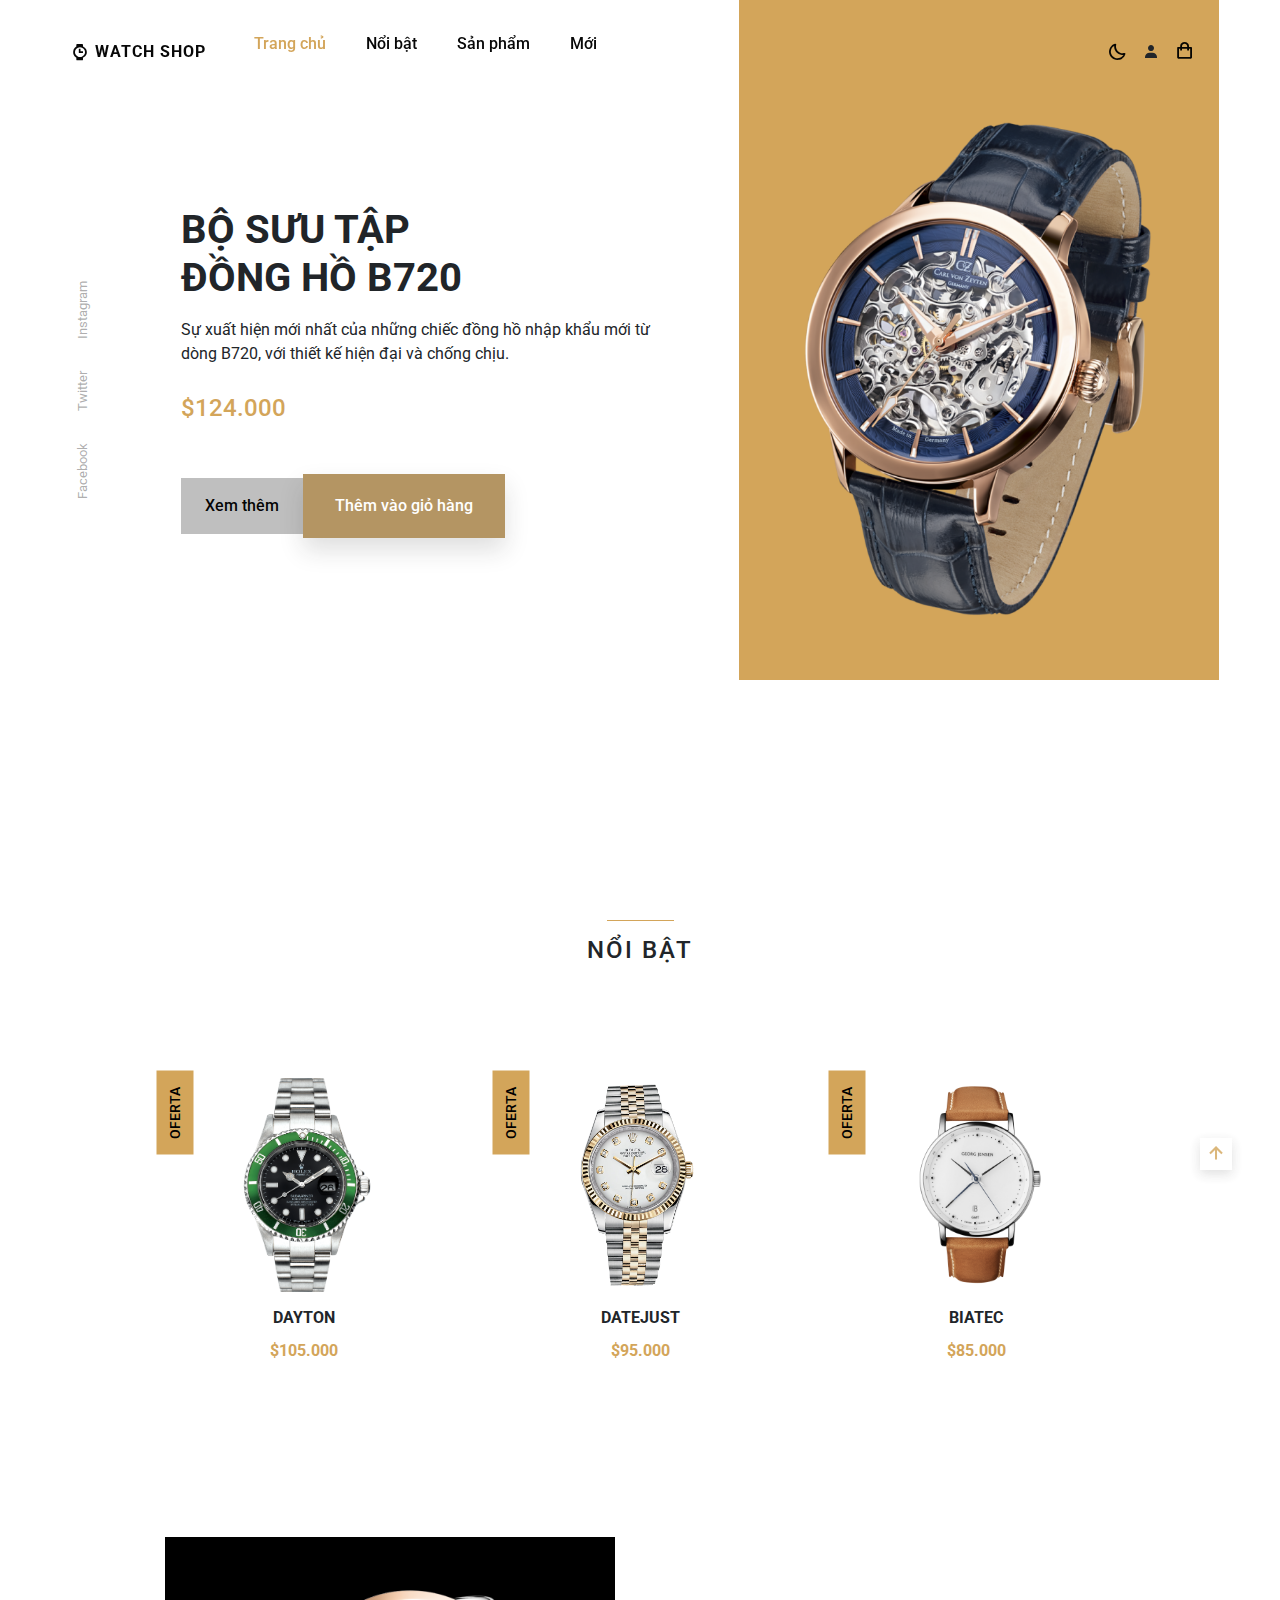
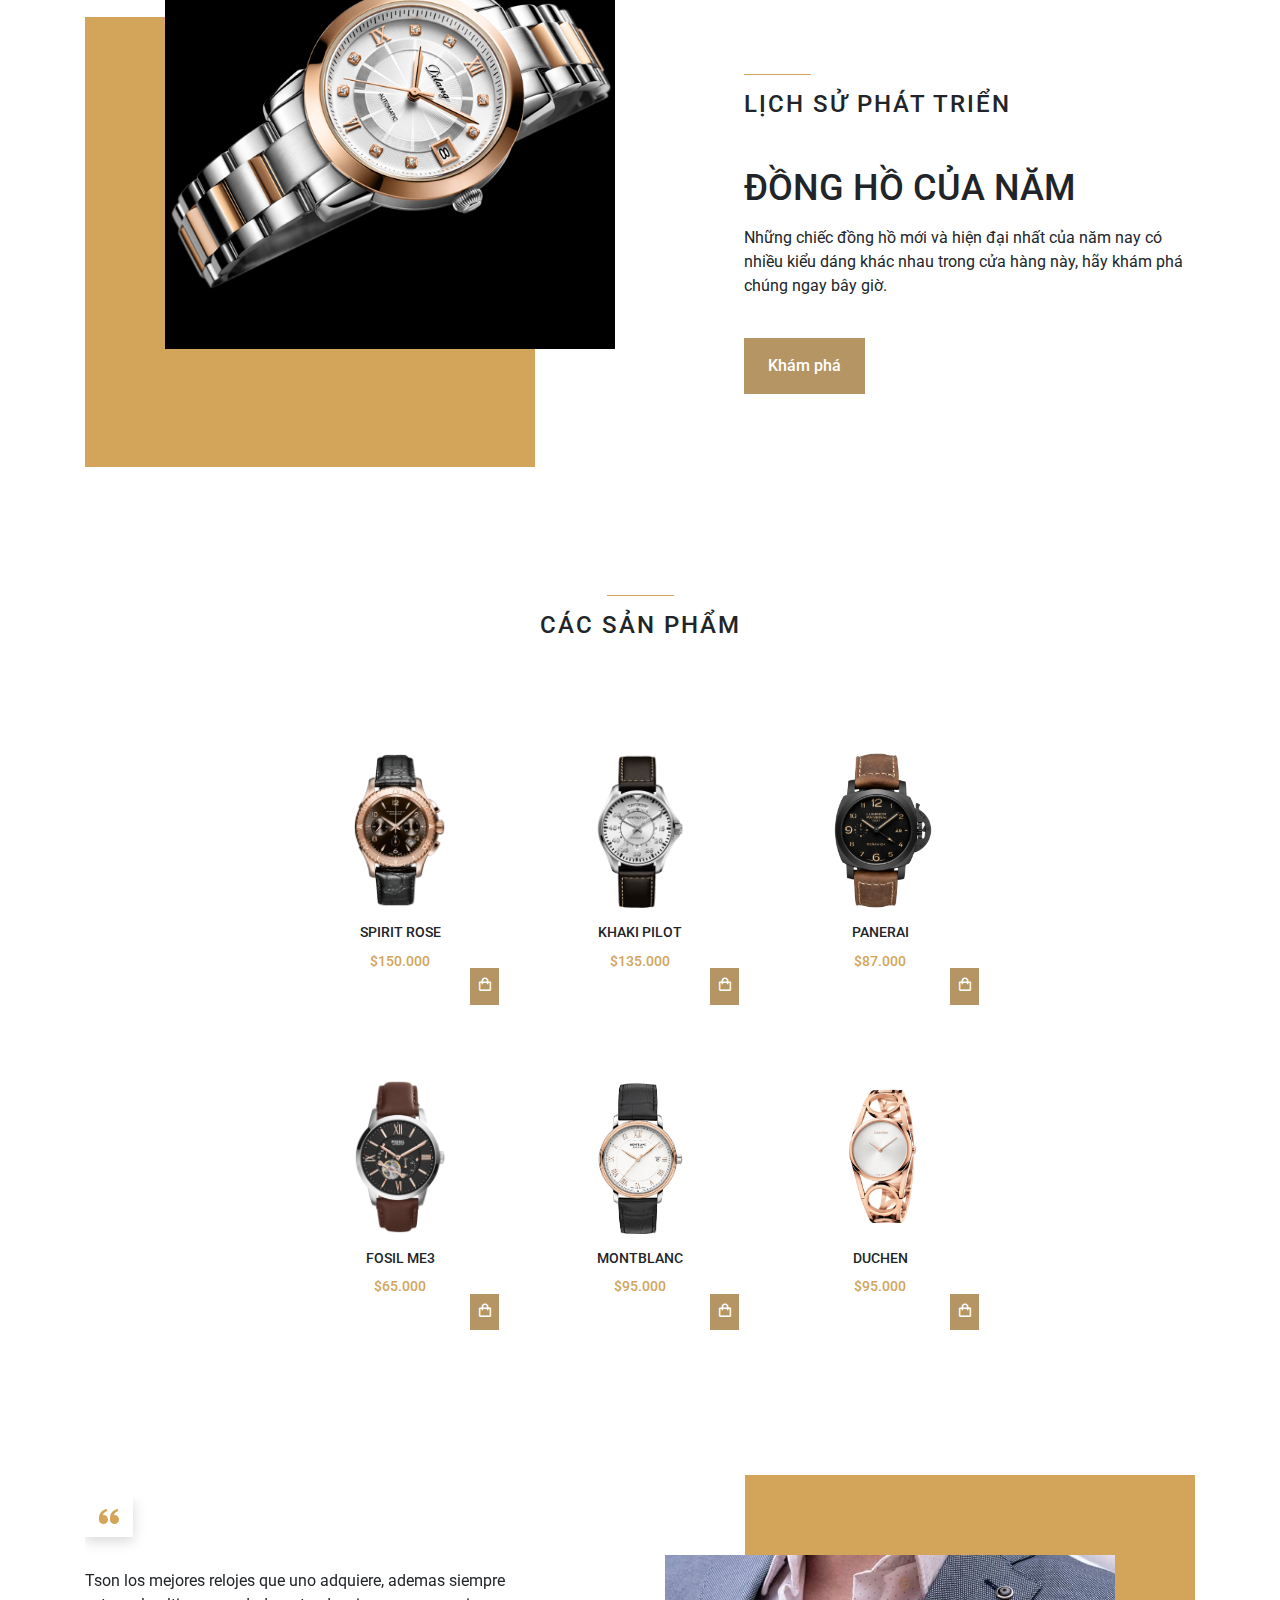
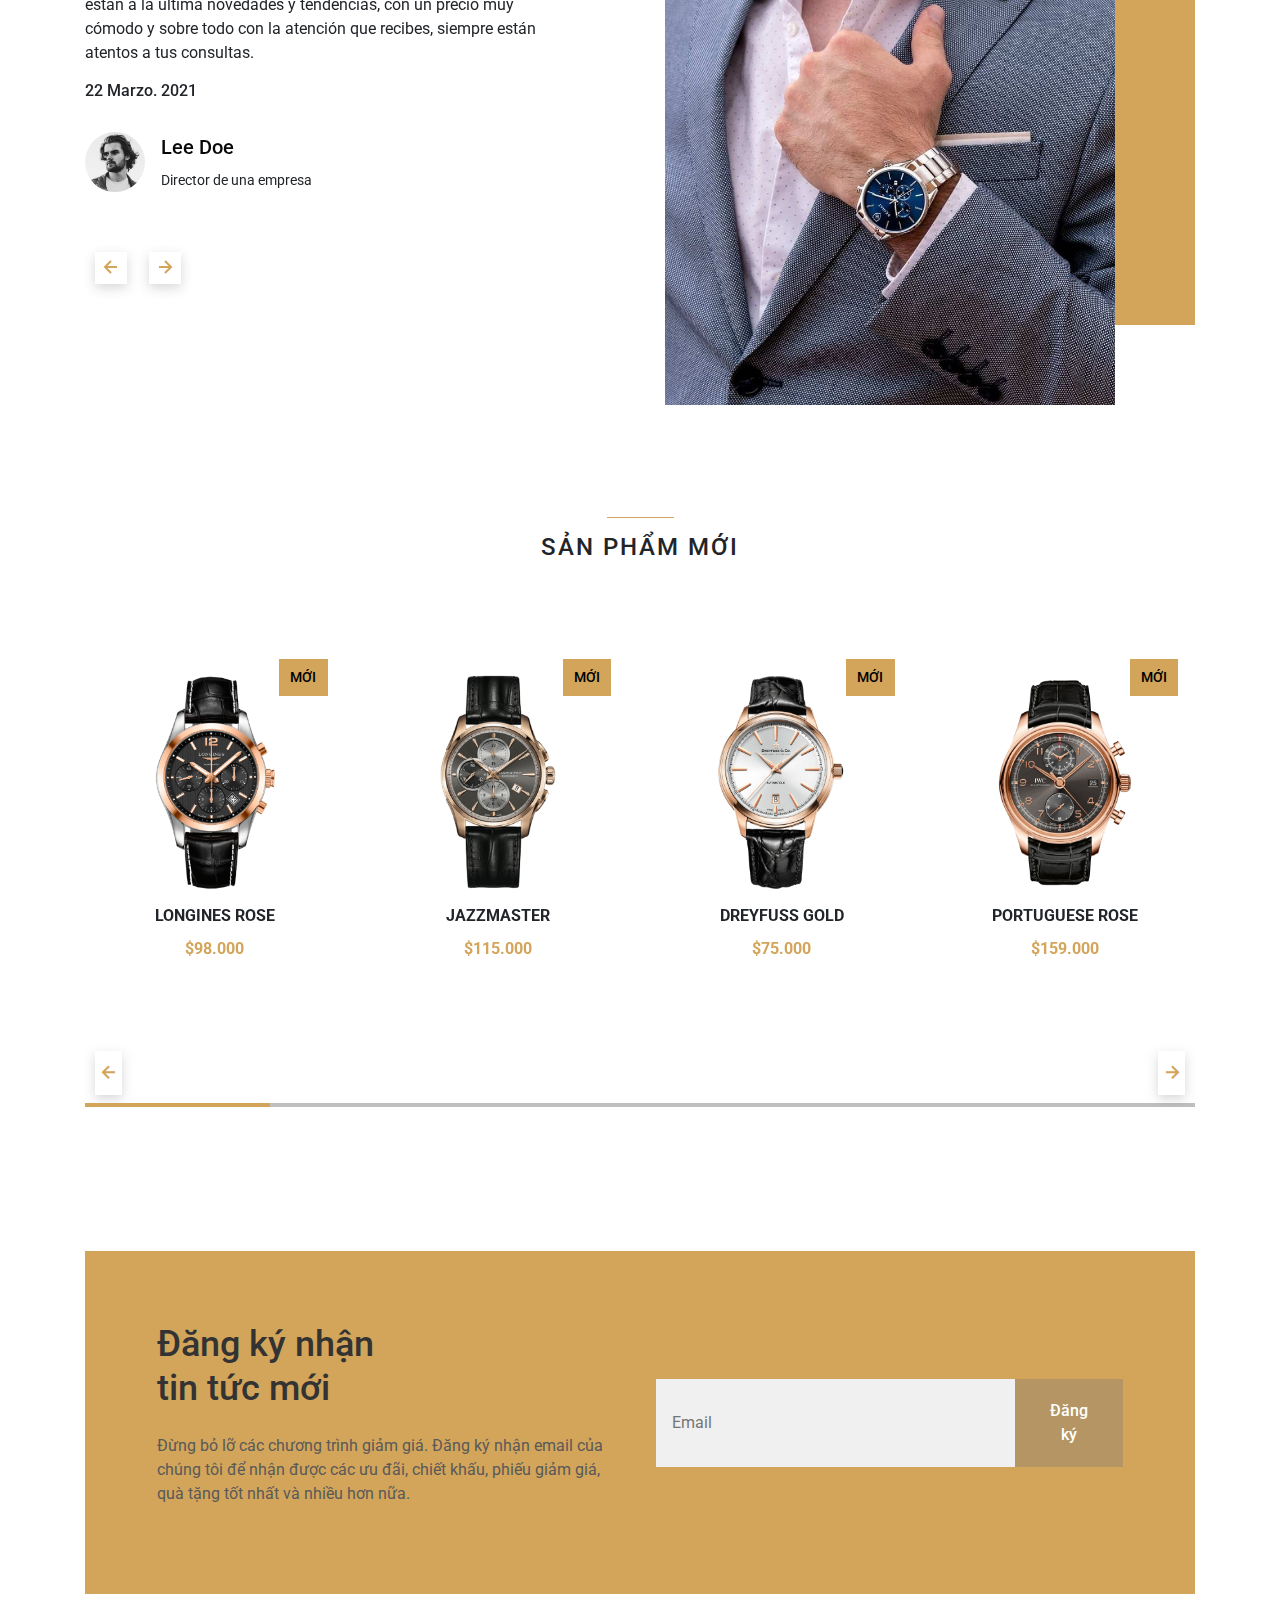
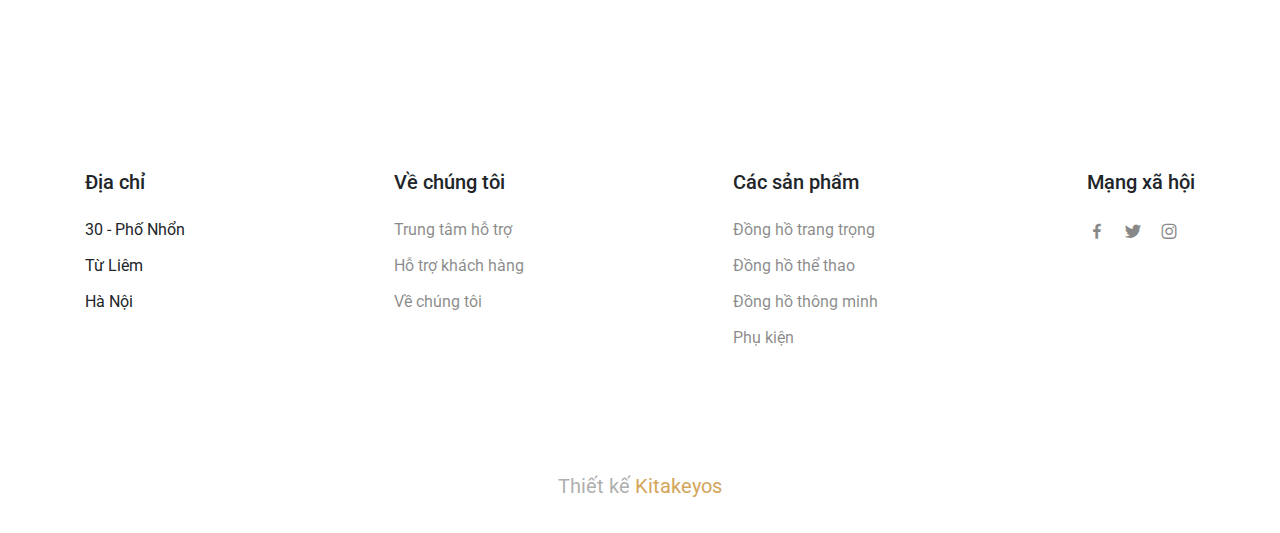
==== index.html @ 7cbf42a5 "push code" ====
<!DOCTYPE html>
<html lang="en">

<head>
    <meta charset="UTF-8">
    <meta name="viewport" content="width=device-width, initial-scale=1.0">
    <link rel="shortcut icon" href="/public/img/favicon.png" type="image/x-icon">
    <link rel="stylesheet" href="https://cdn.jsdelivr.net/npm/boxicons@latest/css/boxicons.min.css">
    <link rel="stylesheet" href="/public/css/swiper-bundle.min.css">
    <link rel="stylesheet" href="/public/css/styles.css">
    <script src="https://code.jquery.com/jquery-3.3.1.slim.min.js" type="text/javascript"></script>
    <link rel='stylesheet' href='https://cdnjs.cloudflare.com/ajax/libs/twitter-bootstrap/4.1.2/css/bootstrap.min.css'>
    <link rel='stylesheet' href='https://use.fontawesome.com/releases/v5.3.1/css/all.css'>
    <script src='https://cdnjs.cloudflare.com/ajax/libs/popper.js/1.14.3/umd/popper.min.js'></script>
    <script src='https://code.jquery.com/jquery-3.3.1.slim.min.js'></script>
    <script src='https://cdnjs.cloudflare.com/ajax/libs/popper.js/1.14.3/umd/popper.min.js'></script>
    <script src='https://stackpath.bootstrapcdn.com/bootstrap/4.1.3/js/bootstrap.min.js'></script>
    <title>Watch Shop</title>
</head>

<body>
    <header class="header" id="header">
        <nav class="nav container">
            <a href="#" class="nav__logo">
                <i class='bx bxs-watch nav__logo-icon'></i> Watch Shop
            </a>

            <div class="nav__menu" id="nav-menu">
                <ul class="nav__list">
                    <li class="nav__item">
                        <a href="#home" class="nav__link active-link">Trang chủ</a>
                    </li>
                    <li class="nav__item">
                        <a href="#featured" class="nav__link">Nổi bật</a>
                    </li>
                    <li class="nav__item">
                        <a href="#products" class="nav__link">Sản phẩm</a>
                    </li>
                    <li class="nav__item">
                        <a href="#new" class="nav__link">Mới</a>
                    </li>
                </ul>

                <div class="nav__close" id="nav-close">
                    <i class='bx bx-x'></i>
                </div>
            </div>

            <div class="nav__btns">
                <i class='bx bx-moon change-theme' id="theme-button"></i>
                <i class='bx bxs-user' id="user-button"></i>
                <div class="nav__shop" id="cart-shop">
                    <i class='bx bx-shopping-bag'></i>
                </div>
                <div class="nav__toggle" id="nav-toggle">
                    <i class='bx bx-grid-alt'></i>
                </div>
            </div>
        </nav>
    </header>

    <div class="cart" id="cart">
        <i class='bx bx-x cart__close' id="cart-close"></i>

        <h2 class="cart__title-center">Giỏ hàng</h2>

        <div class="cart__container">
            <article class="cart__card">
                <div class="cart__box">
                    <img src="/public/img/featured1.png" alt="" class="cart__img">
                </div>

                <div class="cart__details">
                    <h3 class="cart__title">Jazzmaster</h3>
                    <span class="cart__price">$105.000</span>

                    <div class="cart__amount">
                        <div class="cart__amount-content">
                            <span class="cart__amount-box">
                                <i class='bx bx-minus'></i>
                            </span>

                            <span class="cart__amount-number">1</span>

                            <span class="cart__amount-box">
                                <i class='bx bx-plus'></i>
                            </span>
                        </div>

                        <i class='bx bx-trash-alt cart__amount-trash'></i>
                    </div>
                </div>
            </article>

            <article class="cart__card">
                <div class="cart__box">
                    <img src="/public/img/featured3.png" alt="" class="cart__img">
                </div>

                <div class="cart__details">
                    <h3 class="cart__title">Rose Gold</h3>
                    <span class="cart__price">$85.000</span>

                    <div class="cart__amount">
                        <div class="cart__amount-content">
                            <span class="cart__amount-box">
                                <i class='bx bx-minus'></i>
                            </span>

                            <span class="cart__amount-number">1</span>

                            <span class="cart__amount-box">
                                <i class='bx bx-plus'></i>
                            </span>
                        </div>

                        <i class='bx bx-trash-alt cart__amount-trash'></i>
                    </div>
                </div>
            </article>

            <article class="cart__card">
                <div class="cart__box">
                    <img src="/public/img/new1.png" alt="" class="cart__img">
                </div>

                <div class="cart__details">
                    <h3 class="cart__title">Longines Rose</h3>
                    <span class="cart__price">$98.000</span>

                    <div class="cart__amount">
                        <div class="cart__amount-content">
                            <span class="cart__amount-box">
                                <i class='bx bx-minus'></i>
                            </span>

                            <span class="cart__amount-number">1</span>

                            <span class="cart__amount-box">
                                <i class='bx bx-plus'></i>
                            </span>
                        </div>

                        <i class='bx bx-trash-alt cart__amount-trash'></i>
                    </div>
                </div>
            </article>
        </div>

        <div class="cart__prices">
            <span class="cart__prices-item">3 Sản phẩm</span>
            <span class="cart__prices-total">$298.000</span>
        </div>
    </div>


    <main class="main">
        <section class="home" id="home">
            <div class="home__container container grid">
                <div class="home__img-bg">
                    <img src="/public/img/home.png" alt="" class="home__img">
                </div>

                <div class="home__social">
                    <a href="https://www.facebook.com/" target="_blank" class="home__social-link">
                        Facebook
                    </a>
                    <a href="https://twitter.com/" target="_blank" class="home__social-link">
                        Twitter
                    </a>
                    <a href="https://www.instagram.com/" target="_blank" class="home__social-link">
                        Instagram
                    </a>
                </div>

                <div class="home__data">
                    <h1 class="home__title">BỘ SƯU TẬP <br> ĐỒNG HỒ B720</h1>
                    <p class="home__description">
                        Sự xuất hiện mới nhất của những chiếc đồng hồ nhập khẩu mới từ dòng B720, với thiết kế hiện đại
                        và chống chịu.
                    </p>
                    <span class="home__price">$124.000</span>

                    <div class="home__btns">
                        <a href="#" class="button button--gray button--small">
                            Xem thêm
                        </a>

                        <button class="button home__button">Thêm vào giỏ hàng</button>
                    </div>
                </div>
            </div>
        </section>

        <section class="featured section container" id="featured">
            <h2 class="section__title">
                Nổi bật
            </h2>

            <div class="featured__container grid">
                <article class="featured__card">
                    <span class="featured__tag">Oferta</span>

                    <img src="/public/img/featured1.png" alt="" class="featured__img">

                    <div class="featured__data">
                        <h3 class="featured__title">Dayton</h3>
                        <span class="featured__price">$105.000</span>
                    </div>

                    <button class="button featured__button">Thêm vào giỏ hàng</button>
                </article>

                <article class="featured__card">
                    <span class="featured__tag">Oferta</span>

                    <img src="/public/img/featured2.png" alt="" class="featured__img">

                    <div class="featured__data">
                        <h3 class="featured__title">Datejust</h3>
                        <span class="featured__price">$95.000</span>
                    </div>

                    <button class="button featured__button">Thêm vào giỏ hàng</button>
                </article>

                <article class="featured__card">
                    <span class="featured__tag">Oferta</span>

                    <img src="/public/img/featured3.png" alt="" class="featured__img">

                    <div class="featured__data">
                        <h3 class="featured__title">biatec</h3>
                        <span class="featured__price">$85.000</span>
                    </div>

                    <button class="button featured__button">Thêm vào giỏ hàng</button>
                </article>
            </div>
        </section>


        <section class="story section container">
            <div class="story__container grid">
                <div class="story__data">
                    <h2 class="section__title story__section-title">
                        Lịch sử phát triển
                    </h2>

                    <h1 class="story__title">
                        ĐỒNG HỒ CỦA NĂM
                    </h1>

                    <p class="story__description">
                        Những chiếc đồng hồ mới và hiện đại nhất của năm nay có nhiều kiểu dáng khác nhau trong cửa hàng
                        này, hãy khám phá chúng ngay bây giờ.
                    </p>

                    <a href="#" class="button button--small">Khám phá</a>
                </div>

                <div class="story__images">
                    <img src="/public/img/story.png" alt="" class="story__img">
                    <div class="story__square"></div>
                </div>
            </div>
        </section>


        <section class="products section container" id="products">
            <h2 class="section__title">
                Các sản phẩm
            </h2>

            <div class="products__container grid">
                <article class="products__card">
                    <img src="/public/img/product1.png" alt="" class="products__img">

                    <h3 class="products__title">Spirit rose</h3>
                    <span class="products__price">$150.000</span>

                    <button class="products__button">
                        <i class='bx bx-shopping-bag'></i>
                    </button>
                </article>

                <article class="products__card">
                    <img src="/public/img/product2.png" alt="" class="products__img">

                    <h3 class="products__title">Khaki pilot</h3>
                    <span class="products__price">$135.000</span>

                    <button class="products__button">
                        <i class='bx bx-shopping-bag'></i>
                    </button>
                </article>

                <article class="products__card">
                    <img src="/public/img/product3.png" alt="" class="products__img">

                    <h3 class="products__title">Panerai</h3>
                    <span class="products__price">$87.000</span>

                    <button class="products__button">
                        <i class='bx bx-shopping-bag'></i>
                    </button>
                </article>

                <article class="products__card">
                    <img src="/public/img/product4.png" alt="" class="products__img">

                    <h3 class="products__title">Fosil me3</h3>
                    <span class="products__price">$65.000</span>

                    <button class="products__button">
                        <i class='bx bx-shopping-bag'></i>
                    </button>
                </article>

                <article class="products__card">
                    <img src="/public/img/product5.png" alt="" class="products__img">

                    <h3 class="products__title">Montblanc </h3>
                    <span class="products__price">$95.000</span>

                    <button class="products__button">
                        <i class='bx bx-shopping-bag'></i>
                    </button>
                </article>

                <article class="products__card">
                    <img src="/public/img/product6.png" alt="" class="products__img">

                    <h3 class="products__title">Duchen</h3>
                    <span class="products__price">$95.000</span>

                    <button class="products__button">
                        <i class='bx bx-shopping-bag'></i>
                    </button>
                </article>
            </div>
        </section>


        <section class="testimonial section container">
            <div class="testimonial__container grid">
                <div class="swiper testimonial-swiper">
                    <div class="swiper-wrapper">
                        <div class="testimonial__card swiper-slide">
                            <div class="testimonial__quote">
                                <i class='bx bxs-quote-alt-left'></i>
                            </div>
                            <p class="testimonial__description">
                                Tson los mejores relojes que uno adquiere, ademas siempre estan a la ultima
                                novedades y tendencias, con un precio muy cómodo y sobre todo con la atención
                                que recibes, siempre están atentos a tus consultas.
                            </p>
                            <h3 class="testimonial__date">22 Marzo. 2021</h3>

                            <div class="testimonial__perfil">
                                <img src="/public/img/testimonial1.jpg" alt="" class="testimonial__perfil-img">

                                <div class="testimonial__perfil-data">
                                    <span class="testimonial__perfil-name">Lee Doe</span>
                                    <span class="testimonial__perfil-detail">Director de una empresa</span>
                                </div>
                            </div>
                        </div>

                        <div class="testimonial__card swiper-slide">
                            <div class="testimonial__quote">
                                <i class='bx bxs-quote-alt-left'></i>
                            </div>
                            <p class="testimonial__description">
                                son los mejores relojes que uno adquiere, ademas siempre estan a la ultima
                                novedades y tendencias, con un precio muy cómodo y sobre todo con la atención
                                que recibes, siempre están atentos a tus consultas.
                            </p>
                            <h3 class="testimonial__date">2 Enero. 2021</h3>

                            <div class="testimonial__perfil">
                                <img src="/public/img/testimonial2.jpg" alt="" class="testimonial__perfil-img">

                                <div class="testimonial__perfil-data">
                                    <span class="testimonial__perfil-name">Samantha Mey</span>
                                    <span class="testimonial__perfil-detail">Directora ejecutiva</span>
                                </div>
                            </div>
                        </div>

                        <div class="testimonial__card swiper-slide">
                            <div class="testimonial__quote">
                                <i class='bx bxs-quote-alt-left'></i>
                            </div>
                            <p class="testimonial__description">
                                son los mejores relojes que uno adquiere, ademas siempre estan a la ultima
                                novedades y tendencias, con un precio muy cómodo y sobre todo con la atención
                                que recibes, siempre están atentos a tus consultas.
                            </p>
                            <h3 class="testimonial__date">27 Julio. 2020</h3>

                            <div class="testimonial__perfil">
                                <img src="/public/img/testimonial3.jpg" alt="" class="testimonial__perfil-img">

                                <div class="testimonial__perfil-data">
                                    <span class="testimonial__perfil-name">Raul Zaman</span>
                                    <span class="testimonial__perfil-detail">Director de una empresa</span>
                                </div>
                            </div>
                        </div>
                    </div>

                    <div class="swiper-button-next next">
                        <i class='bx bx-right-arrow-alt'></i>
                    </div>
                    <div class="swiper-button-prev prev">
                        <i class='bx bx-left-arrow-alt'></i>
                    </div>
                </div>

                <div class="testimonial__images">
                    <div class="testimonial__square"></div>
                    <img src="/public/img/testimonial.jpeg" alt="" class="testimonial__img">
                </div>
            </div>
        </section>



        <section class="new section container" id="new">
            <h2 class="section__title">
                Sản phẩm mới
            </h2>

            <div class="new__container">
                <div class="swiper new-swiper">
                    <div class="swiper-wrapper">
                        <article class="new__card swiper-slide">
                            <span class="new__tag">Mới</span>

                            <img src="/public/img/new1.png" alt="" class="new__img">

                            <div class="new__data">
                                <h3 class="new__title">Longines rose</h3>
                                <span class="new__price">$98.000</span>
                            </div>

                            <button class="button new__button">Thêm vào giỏ hàng</button>
                        </article>

                        <article class="new__card swiper-slide">
                            <span class="new__tag">Mới</span>

                            <img src="/public/img/new2.png" alt="" class="new__img">

                            <div class="new__data">
                                <h3 class="new__title">Jazzmaster</h3>
                                <span class="new__price">$115.000</span>
                            </div>

                            <button class="button new__button">Thêm vào giỏ hàng</button>
                        </article>

                        <article class="new__card swiper-slide">
                            <span class="new__tag">Mới</span>

                            <img src="/public/img/new3.png" alt="" class="new__img">

                            <div class="new__data">
                                <h3 class="new__title">Dreyfuss gold</h3>
                                <span class="new__price">$75.000</span>
                            </div>

                            <button class="button new__button">Thêm vào giỏ hàng</button>
                        </article>

                        <article class="new__card swiper-slide">
                            <span class="new__tag">Mới</span>

                            <img src="/public/img/new4.png" alt="" class="new__img">

                            <div class="new__data">
                                <h3 class="new__title">Portuguese rose</h3>
                                <span class="new__price">$159.000</span>
                            </div>

                            <button class="button new__button">Thêm vào giỏ hàng</button>
                        </article>

                        <article class="new__card swiper-slide">
                            <span class="new__tag">Mới</span>

                            <img src="/public/img/new5.png" alt="" class="new__img">

                            <div class="new__data">
                                <h3 class="new__title">tissot </h3>
                                <span class="new__price">$40.000</span>
                            </div>

                            <button class="button new__button">Thêm vào giỏ hàng</button>
                        </article>

                        <article class="new__card swiper-slide">
                            <span class="new__tag">Mới</span>

                            <img src="/public/img/new6.png" alt="" class="new__img">

                            <div class="new__data">
                                <h3 class="new__title">Gmt Master </h3>
                                <span class="new__price">$130.000</span>
                            </div>

                            <button class="button new__button">Thêm vào giỏ hàng</button>
                        </article>
                    </div>
                    <div class="swiper-button-next next-new">
                        <i class='bx bx-right-arrow-alt'></i>
                    </div>
                    <div class="swiper-button-prev prev-new">
                        <i class='bx bx-left-arrow-alt'></i>
                    </div>
                    <div class="swiper-pagination"></div>
                </div>
            </div>
        </section>



        <section class="newsletter section container">
            <div class="newsletter__bg grid">
                <div>
                    <h2 class="newsletter__title">Đăng ký nhận<br> tin tức mới</h2>
                    <p class="newsletter__description">
                        Đừng bỏ lỡ các chương trình giảm giá. Đăng ký nhận email của chúng tôi để nhận được các ưu đãi,
                        chiết khấu, phiếu giảm giá, quà tặng tốt nhất và nhiều hơn nữa.
                    </p>
                </div>

                <form action="" class="newsletter__subscribe">
                    <input type="email" placeholder="Email" class="newsletter__input">
                    <button class="button">Đăng ký</button>
                </form>
            </div>
        </section>
    </main>



    <footer class="footer section">
        <div class="footer__container container grid">
            <div class="footer__content">
                <h3 class="footer__title">Địa chỉ</h3>

                <ul class="footer__list">
                    <li>30 - Phố Nhổn</li>
                    <li>Từ Liêm</li>
                    <li>Hà Nội</li>
                </ul>
            </div>
            <div class="footer__content">
                <h3 class="footer__title">Về chúng tôi</h3>

                <ul class="footer__links">
                    <li>
                        <a href="#" class="footer__link">Trung tâm hỗ trợ</a>
                    </li>
                    <li>
                        <a href="#" class="footer__link">Hỗ trợ khách hàng</a>
                    </li>
                    <li>
                        <a href="#" class="footer__link">Về chúng tôi</a>
                    </li>
                </ul>
            </div>

            <div class="footer__content">
                <h3 class="footer__title">Các sản phẩm</h3>

                <ul class="footer__links">
                    <li>
                        <a href="#" class="footer__link">Đồng hồ trang trọng</a>
                    </li>
                    <li>
                        <a href="#" class="footer__link">Đồng hồ thể thao</a>
                    </li>
                    <li>
                        <a href="#" class="footer__link">Đồng hồ thông minh</a>
                    </li>
                    <li>
                        <a href="#" class="footer__link">Phụ kiện</a>
                    </li>
                </ul>
            </div>

            <div class="footer__content">
                <h3 class="footer__title">Mạng xã hội</h3>

                <ul class="footer__social">
                    <a href="https://www.facebook.com/" target="_blank" class="footer__social-link">
                        <i class='bx bxl-facebook'></i>
                    </a>

                    <a href="https://twitter.com/" target="_blank" class="footer__social-link">
                        <i class='bx bxl-twitter'></i>
                    </a>

                    <a href="https://www.instagram.com/" target="_blank" class="footer__social-link">
                        <i class='bx bxl-instagram'></i>
                    </a>
                </ul>
            </div>
        </div>

        <div class="footer__copy">Thiết kế <span>Kitakeyos</span></div>
    </footer>


    <a href="#" class="scrollup" id="scroll-up">
        <i class='bx bx-up-arrow-alt scrollup__icon'></i>
    </a>
    <div class="modal fade" id="loginModal" tabindex="-1" role="dialog" aria-labelledby="exampleModalLabel"
        aria-hidden="true">
        <div class="modal-dialog modal-dialog-centered" role="document">
            <div class="modal-content">
                <div class="modal-header border-bottom-0">
                    <button type="button" class="close" data-dismiss="modal" aria-label="Close">
                        <span aria-hidden="true">×</span>
                    </button>
                </div>
                <div class="modal-body">
                    <div class="form-title text-center">
                        <h4>Đăng nhập</h4>
                    </div>
                    <div class="d-flex flex-column text-center">
                        <form>
                            <div class="form-group">
                                <input type="email" class="form-control" id="email1" placeholder="Email">
                            </div>
                            <div class="form-group">
                                <input type="password" class="form-control" id="password1" placeholder="Mật khẩu">
                            </div>
                            <button type="button" class="btn btn-info btn-block btn-round">Đăng nhập</button>
                        </form>

                        <div class="text-center text-muted delimiter">Hoặc sử dụng mạng xã hội</div>
                        <div class="d-flex justify-content-center social-buttons">
                            <button type="button" class="btn btn-secondary btn-round" data-toggle="tooltip"
                                data-placement="top" title="Twitter">
                                <i class="fab fa-twitter"></i>
                            </button>
                            <button type="button" class="btn btn-secondary btn-round" data-toggle="tooltip"
                                data-placement="top" title="Facebook">
                                <i class="fab fa-facebook"></i>
                            </button>
                            <button type="button" class="btn btn-secondary btn-round" data-toggle="tooltip"
                                data-placement="top" title="Linkedin">
                                <i class="fab fa-linkedin"></i>
                            </button>
                            </di>
                        </div>
                    </div>
                </div>
                <div class="modal-footer d-flex justify-content-center">
                    <div class="signup-section">Bạn chưa đăng ký? <a href="#a" class="text-info"> Đăng ký</a>.</div>
                </div>
            </div>
        </div>
    </div>
    <script src="/public/js/swiper-bundle.min.js"></script>
    <script src="/public/js/main.js"></script>
</body>

</html>
---- public/css/styles.css ----
@import url("https://fonts.googleapis.com/css2?family=Roboto:wght@400;500;700&display=swap");


:root {
  --header-height: 3.5rem;

  --first-color: rgb(211, 165, 90);
  --button-color: rgb(180, 149, 99);
  --button-color-alt: rgba(0, 0, 0, 0.829);
  --title-color: rgba(0, 0, 0, 0.973);
  --text-color: rgba(17, 17, 17, 0.5);
  --text-color-light: rgba(114, 114, 114, 0.589);
  --body-color: rgba(229, 226, 226, 0.829);
  --container-color: #fff;
  --border-color: rgb(255, 255, 255);

  --body-font: 'Roboto', sans-serif;
  --biggest-font-size: 2rem;
  --h1-font-size: 1.5rem;
  --h2-font-size: 1.25rem;
  --h3-font-size: 1rem;
  --normal-font-size: .938rem;
  --small-font-size: .813rem;
  --smaller-font-size: .75rem;

  --font-medium: 500;
  --font-bold: 700;

  

}

@media screen and (min-width: 968px) {
  :root {
    --biggest-font-size: 2.5rem;
    --h1-font-size: 2.25rem;
    --h2-font-size: 1.5rem;
    --h3-font-size: 1.25rem;
    --normal-font-size: 1rem;
    --small-font-size: .875rem;
    --smaller-font-size: .813rem;
  }
}


* {
  box-sizing: border-box;
  padding: 0;
  margin: 0;
}

html {
  scroll-behavior: smooth;
}

body,
button,
input {
  font-family: var(--body-font);
  font-size: var(--normal-font-size);
}

body {
  margin: 0;
  background-color: var(--body-color);
  color: var(--text-color);
  transition: .4s;
}


h1, h2, h3, h4 {
  color: var(--title-color);
  font-weight: var(--font-medium);
}

ul {
  list-style: none;
}

a {
  text-decoration: none;
}

img {
  max-width: 100%;
  height: auto;
}

button {
  cursor: pointer;
  border: none;
  outline: none;
}

.container {
  padding: 2rem 0rem;
}

@media (min-width: 576px) {
  .modal-dialog {
    max-width: 400px;
  }
  .modal-dialog .modal-content {
    padding: 1rem;
  }
}
.modal-header .close {
  margin-top: -1.5rem;
}

.form-title {
  margin: -2rem 0rem 2rem;
}

.btn-round {
  border-radius: 3rem;
}

.delimiter {
  padding: 1rem;
}

.social-buttons .btn {
  margin: 0 0.5rem 1rem;
}

.signup-section {
  padding: 0.3rem 0rem;
}

body.dark-theme {
  --first-color: #F0E68C;
  --button-color: rgb(49, 48, 46);
  --button-color-alt: rgba(43, 42, 42, 0.829);
  --title-color: #fff;
  --text-color: #aaa;
  --body-color: rgb(41, 41, 41);
  --container-color: rgba(32, 31, 31, 0.836);
  --border-color: hsl(0, 0%, 20%);
}


.change-theme {
  color: var(--title-color);
  font-size: 1.25rem;
  cursor: pointer;
}


.dark-theme .change-theme,
.dark-theme .nav__toggle,
.dark-theme .nav__shop,
.dark-theme .button--gray {
  color: #333;
}

.dark-theme .scroll-header {
  box-shadow: 0 1px 4px rgba(51, 51, 51, 0.418);
}

.scroll-header .change-theme,
.scroll-header .nav__toggle,
.scroll-header .nav__shop {
  color: var(--title-color);
}

.dark-theme::-webkit-scrollbar {
  background: rgb(73, 73, 73);
}


.container {
  max-width: 1024px;
  margin-left: 1.5rem;
  margin-right: 1.5rem;
}

.grid {
  display: grid;
}

.main {
  overflow: hidden;
}

.section {
  padding: 6.5rem 0 1rem;
}

.section__title {
  position: relative;
  font-size: var(--h3-font-size);
  margin-bottom: 3rem;
  text-transform: uppercase;
  letter-spacing: 2px;
  text-align: center;
}

.section__title::before {
  content: '';
  position: absolute;
  top: -1rem;
  left: 0;
  right: 0;
  margin: 0 auto;
  width: 67px;
  height: 1px;
  background-color: var(--first-color);
}

/*Header*/


.header {
  width: 100%;
  background: transparent;
  position: fixed;
  top: 0;
  left: 0;
  z-index: 100;
  transition: .4s;
}

.nav {
  height: var(--header-height);
  display: flex;
  justify-content: space-between;
  align-items: center;
}

.nav__logo, 
.nav__toggle, 
.nav__shop, 
.nav__close {
  color: var(--title-color);
}

.nav__logo {
  text-transform: uppercase;
  font-weight: var(--font-bold);
  letter-spacing: 1px;
  display: inline-flex;
  align-items: center;
  column-gap: .25rem;
}

.nav__logo-icon {
  font-size: 1.25rem;
}

.nav__btns {
  display: flex;
  align-items: center;
  column-gap: 1rem;
}

.nav__toggle, 
.nav__shop {
  font-size: 1.25rem;
  cursor: pointer;
}

@media screen and (max-width: 767px) {
  .nav__menu {
    position: fixed;
    background-color: var(--body-color);
    top: 0;
    right: -100%;
    width: 100%;
    height: 100%;
    padding: 6rem 2rem 3.5rem;
    transition: .3s;
  }
}

.nav__list {
  display: flex;
  flex-direction: column;
  align-items: center;
  row-gap: 2rem;
}

.nav__link {
  color: var(--title-color);
  font-weight: var(--font-medium);
  text-transform: uppercase;
  font-size: var(--h2-font-size);
  transition: .3s;
}

.nav__link:hover {
  color: var(--first-color);
}

.nav__close {
  font-size: 2rem;
  position: absolute;
  top: .9rem;
  right: 1.25rem;
  cursor: pointer;
}

.show-menu {
  right: 0;
}

.scroll-header {
  background-color: var(--body-color);
  box-shadow: 0 1px 4px rgba(29, 25, 25, 0.404);
}

.active-link {
  color: var(--first-color);
}

/* HOME */


.home__container {
  position: relative;
  row-gap: 2.5rem;
}

.home__img {
  width: 240px;
}

.home__img-bg {
  background-color: var(--first-color);
  width: 258px;
  height: 430px;
  padding-bottom: 2rem;
  display: flex;
  justify-content: center;
  align-items: flex-end;
  justify-self: flex-end;
  transform: translateX(1.5rem);
}

.home__social {
  position: absolute;
  top: 35%;
  left: -5rem;
  transform: rotate(-90deg);
  display: flex;
  column-gap: 1rem;
}

.home__social-link {
  font-size: var(--smaller-font-size);
  color: var(--text-color-light);
  transition: .3s;
}

.home__social-link:hover {
  color: var(--title-color);
}

.home__title {
  font-size: var(--biggest-font-size);
  font-weight: var(--font-bold);
  margin-bottom: 1rem;
}

.home__description {
  margin-bottom: 1.5rem;
}

.home__price {
  display: inline-block;
  font-size: var(--h2-font-size);
  font-weight: var(--font-medium);
  color: var(--first-color);
  margin-bottom: 3rem;
}

.home__btns {
  display: flex;
  align-items: center;
}

.home__button {
  box-shadow: 0 12px 24px rgba(34, 34, 34, 0.144);
}

.button {
  display: inline-block;
  background-color: var(--button-color);
  color: #FFF;
  padding: 1.25rem 2rem;
  font-weight: var(--font-medium);
  transition: .3s;
}

.button:hover {
  background-color: var(--button-color-alt);
}

.button--gray {
  background-color: hsl(0, 0%, 75%);
  color: var(--title-color);
}

.button--gray:hover {
  background-color: hsl(0, 0%, 63%);
}

.button--small {
  padding: 1rem 1.5rem;
}

/* FEATURED */


.featured__container {
  row-gap: 2.5rem;
}

.featured__card {
  position: relative;
  text-align: center;
  background-color: var(--container-color);
  padding-top: 2rem;
  border: 1px solid var(--border-color);
  overflow-y: hidden;
  transition: .3s;
}

.featured__tag {
  background-color: var(--first-color);
  padding: .5rem 1rem;
  color: #000;
  text-transform: uppercase;
  font-size: var(--small-font-size);
  font-weight: var(--font-medium);
  position: absolute;
  transform: rotate(-90deg);
  left: -1rem;
  top: 3rem;
}

.featured__img {
  height: 214px;
  margin-bottom: 1rem;
}

.featured__title, 
.featured__price {
  font-size: var(--h3-font-size);
  font-weight: var(--font-bold);
}

.featured__title {
  text-transform: uppercase;
  margin-bottom: .75rem;
}

.featured__price {
  display: block;
  color: var(--first-color);
  transition: .3s;
}

.featured__button {
  font-size: var(--small-font-size);
  transform: translateY(1rem);
  opacity: 0;
}

.featured__card:hover {
  box-shadow: 0 12px 32px rgba(68, 68, 68, 0.212);
  padding: 2rem 0 3rem 0;
}

.featured__card:hover .featured__button {
  transform: translateY(0);
  opacity: 1;
}

.featured__card:hover .featured__price {
  margin-bottom: 1.5rem;
}

/* STORY */

.story__container {
  row-gap: 7.5rem;
}

.story__title {
  font-size: var(--h1-font-size);
  margin-bottom: 1rem;
}

.story__description {
  margin-bottom: 2.5rem;
}

.story__images {
  position: relative;
}

.story__img, 
.story__square {
  width: 250px;
}

.story__square {
  height: 250px;
  background-color: var(--first-color);
}

.story__img {
  position: absolute;
  left: 3rem;
  top: -3rem;
}

/* PRODUCTS */

.products__container {
  grid-template-columns: repeat(2, 1fr);
  gap: 2rem;
}

.products__card {
  position: relative;
  background-color: var(--container-color);
  padding: 1.25rem 0;
  border: 1px solid var(--border-color);
  text-align: center;
  transition: .3s;
}

.products__img {
  height: 125px;
  margin-bottom: 1rem;
}

.products__title, 
.products__price {
  font-size: var(--small-font-size);
  font-weight: var(--font-medium);
}

.products__title {
  text-transform: uppercase;
  margin-bottom: .5rem;
}

.products__price {
  color: var(--first-color);
}

.products__button {
  background-color: var(--button-color);
  padding: .4rem;
  color: #fff;
  font-size: 1rem;
  position: absolute;
  right: 0;
  bottom: 0;
  transition: .3s;
}

.products__button:hover {
  background-color: var(--button-color-alt);
}

.products__card:hover {
  box-shadow: 0 8px 32px hsla(0, 0%, 10%, .1);
}

/* TESTIMONIAL */

.testimonial__container {
  row-gap: 4rem;
}

.testimonial__quote {
  display: inline-flex;
  background-color: var(--container-color);
  padding: .5rem .75rem;
  font-size: 1.5rem;
  color: var(--first-color);
  box-shadow: 0 4px 12px rgba(68, 68, 68, 0.212);
  margin-bottom: 2rem;
}

.testimonial__description {
  margin-bottom: 1rem;
}

.testimonial__date {
  font-size: var(--normal-font-size);
  margin-bottom: 2rem;
}

.testimonial__perfil {
  display: flex;
  align-items: center;
  column-gap: 1rem;
  margin-bottom: 7rem;
}

.testimonial__perfil-img {
  width: 60px;
  height: 60px;
  border-radius: 3rem;
}

.testimonial__perfil-data {
  display: flex;
  flex-direction: column;
  row-gap: .5rem;
}

.testimonial__perfil-name {
  font-size: var(--h3-font-size);
  font-weight: var(--font-medium);
  color: var(--title-color);
}

.testimonial__perfil-detail {
  font-size: var(--small-font-size);
}

.testimonial__images {
  position: relative;
}

.testimonial__img, 
.testimonial__square {
  width: 250px;
}

.testimonial__square {
  height: 250px;
  background-color: var(--first-color);
  margin-left: auto;
}

.testimonial__img {
  position: absolute;
  right: 2rem;
  top: 3rem;
}

.testimonial-swiper {
  margin-left: initial;
  margin-right: initial;
}

.prev:after,
.next:after {
  content: '';
}

.next,
.prev {
  top: initial;
  bottom: 5%;
  width: initial;
  height: initial;
  background-color: var(--container-color);
  box-shadow: 0 4px 12px rgba(68, 68, 68, 0.212);
  padding: .25rem;
  font-size: 1.5rem;
  color: var(--first-color);
}

.next {
  right: initial;
  left: 4rem;
}

/* NEW PRODUCT*/

.new__card {
  position: relative;
  text-align: center;
  background-color: var(--container-color);
  padding-top: 2rem;
  border: 1px solid var(--border-color);
  overflow-y: hidden;
  transition: .3s;
}

.new__tag {
  background-color: var(--first-color);
  padding: .5rem .7rem;
  color: #000;
  text-transform: uppercase;
  font-size: var(--small-font-size);
  font-weight: var(--font-medium);
  position: absolute;
  top: 1rem;
  right: 1rem;
  transition: .3s;
}

.new__img {
  height: 215px;
  margin-bottom: 1rem;
}

.new__title, 
.new__price {
  font-size: var(--h3-font-size);
  font-weight: var(--font-bold);
}

.new__title {
  text-transform: uppercase;
  margin-bottom: .75rem;
}

.new__price {
  display: block;
  color: var(--first-color);
  transition: .3s;
}

.new__button {
  font-size: var(--small-font-size);
  transform: translateY(1rem);
  opacity: 0;
}

.new__card:hover {
  background-color: var(--first-color);
  box-shadow: 0 12px 32px rgba(68, 68, 68, 0.212);
  padding: 2rem 0 2rem 0;
}

.new__card:hover .new__tag {
  background-color: var(--button-color);
  color: #fff;
}

.new__card:hover .new__button {
  transform: translateY(0);
  opacity: 1;
}

.new__card:hover .new__title {
  color: #333;
}

.new__card:hover .new__price {
  color: #333;
  margin-bottom: 1.5rem;
}
.swiper-pagination{
  position: relative;
  margin-top: 5rem;
}

.swiper-pagination-progressbar .swiper-pagination-progressbar-fill{
  background-color: var(--first-color)!important;
}

.prev-new:after,
.next-new:after {
  content: '';
}

.next-new,
.prev-new {
  margin-top: 11rem;
  position: fill;
  bottom: 5%;
  box-shadow: 0 4px 12px rgba(68, 68, 68, 0.212);
  font-size: 1.5rem;
  background-color: var(--container-color);
  color: var(--first-color);
}

/* NEWSLETTER */
.newsletter__bg {
  background-color: var(--first-color);
  padding: 3rem 1.5rem;
  text-align: center;
  row-gap: 2.5rem;
}

.newsletter__title {
  font-size: var(--h1-font-size);
  color: #333;
  margin-bottom: 1.5rem;
}

.newsletter__description {
  color: hsl(0, 0%, 35%);
}

.newsletter__subscribe {
  display: flex;
  flex-direction: column;
  row-gap: .75rem;
}

.newsletter__input {
  border: none;
  outline: none;
  background-color: hsl(0, 0%, 94%);
  padding: 1.25rem 1rem;
  color: #333;
}

/* FOOTER */
.footer__container {
  row-gap: 2rem;
  border-bottom: 1px solid var(--border-color);
  padding-bottom: 3rem;
}

.footer__title {
  font-size: var(--h2-font-size);
  margin-bottom: 1.5rem;
}

.footer__list, 
.footer__links {
  display: flex;
  flex-direction: column;
  row-gap: .75rem;
}

.footer__link {
  color: var(--text-color);
}

.footer__link:hover {
  color: var(--title-color);
}

.footer__social {
  display: flex;
  column-gap: 1rem;
}

.footer__social-link {
  font-size: 1.25rem;
  color: var(--text-color);
}

.footer__social-link:hover {
  color: var(--title-color);
}

.footer__copy {
  display: block;
  margin: 3.5rem 0 1rem 0;
  text-align: center;
  font-size: var(--h3-font-size);
  color: var(--text-color-light);
}

.footer__copy span {
  color: var(--first-color);
}

/* SCROLL UP */
.scrollup {
  position: fixed;
  right: 1rem;
  bottom: -30%;
  background-color: var(--container-color);
  box-shadow: 0 4px 12px rgba(68, 68, 68, 0.212);
  display: inline-flex;
  padding: .25rem;
  z-index: 10;
  opacity: .8;
  transition: .4s;
}

.scrollup:hover {
  opacity: 1;
}

.scrollup__icon {
  font-size: 1.5rem;
  color: var(--first-color);
}

/* Show Scroll Up*/
.show-scroll {
  bottom: 3rem;
}

/* SCROLL BAR */
::-webkit-scrollbar {
  width: .6rem;
  background: hsl(0, 0%, 74%);
}

::-webkit-scrollbar-thumb {
  background: hsl(0, 0%, 17%);
}

/* CARRITO */

.cart {
  position: fixed;
  background-color: var(--body-color);
  z-index: 100;
  width: 100%;
  height: 100%;
  top: 0;
  right: -100%;
  padding: 3.5rem 2rem;
  transition: .4s;
}

.cart__title-center {
  font-size: var(--h2-font-size);
  text-align: center;
  margin-bottom: 3rem;
}

.cart__close {
  font-size: 2rem;
  color: var(--title-color);
  position: absolute;
  top: 1.25rem;
  right: .9rem;
  cursor: pointer;
}

.cart__container {
  display: grid;
  row-gap: 1.5rem;
}

.cart__card {
  display: flex;
  align-items: center;
  column-gap: 1rem;
}

.cart__box {
  background-color: var(--container-color);
  padding: .75rem 1.25rem;
  border: 1px solid var(--border-color);
}

.cart__img {
  width: 50px;
}

.cart__title {
  font-size: var(--normal-font-size);
  margin-bottom: .5rem;
}

.cart__price {
  display: block;
  font-size: var(--small-font-size);
  color: var(--first-color);
  margin-bottom: 1.5rem;
}

.cart__amount,
.cart__amount-content{
  display: flex;
  align-items: center;
}

.cart__amount{
  column-gap: 3rem;
}

.cart__amount-content{
  column-gap: 1rem;
}

.cart__amount-box {
  display: inline-flex;
  padding: .25rem;
  background-color: var(--container-color);
  border: 1px solid var(--border-color);
  cursor: pointer;
}

.cart__amount-trash {
  font-size: 1.15rem;
  color: var(--first-color);
  cursor: pointer;
}

.cart__prices {
  margin-top: 6rem;
  display: flex;
  justify-content: space-between;
}

.cart__prices-item, 
.cart__prices-total {
  color: var(--title-color);
}

.cart__prices-item {
  font-size: var(--small-font-size);
}

.cart__prices-total {
  font-size: var(--h3-font-size);
  font-weight: var(--font-medium);
}

.show-cart {
  right: 0;
}


/* MEDIA QUERY */

@media screen and (max-width: 320px) {
  .container {
    margin-left: 1rem;
    margin-right: 1rem;
  }
  .home__img-bg {
    width: 220px;
  }
  .home__title {
    font-size: var(--h1-font-size);
  }
  .home__button {
    font-size: var(--smaller-font-size);
  }

  .story__square,
  .story__img,
  .testimonial__square,
  .testimonial__img {
    width: 180px;
  }

  .story__square,
  .testimonial__square {
    height: 180px;
  }

  .products__container {
    grid-template-columns: repeat(1, 180px);
    justify-content: center;
  }
}


@media screen and (min-width: 576px) {
  .home__img-bg {
    width: 340px;
  }

  .featured__container {
    grid-template-columns: repeat(2, 1fr);
    justify-content: center;
    align-items: flex-start;
    gap: 1.5rem;
  }

  .footer__container {
    grid-template-columns: repeat(2, 1fr);
  }
}

@media screen and (min-width: 767px) {
  .section {
    padding: 8rem 0 1rem;
  }

  .cart {
    width: 420px;
    box-shadow: -2px 0 4px rgba(34, 34, 34, 0.11);
  }

  .nav {
    height: calc(var(--header-height) + 1.5rem);
    justify-content: initial;
    column-gap: 3rem;
  }
  .nav__toggle, 
  .nav__close {
    display: none;
  }
  .nav__list {
    flex-direction: row;
    column-gap: 2.5rem;
  }
  .nav__link {
    text-transform: initial;
    font-size: var(--normal-font-size);
  }
  .nav__btns {
    margin-left: auto;
  }

  .home__container {
    padding-top: 6rem;
    grid-template-columns: 1fr max-content;
    align-items: center;
  }
  .home__img-bg {
    order: 1;
    transform: translate(1.5rem, -6rem);
  }
  .home__data {
    padding: 0 0 3rem 6rem;
  }
  .home__social {
    top: 47%;
    column-gap: 2rem;
  }

  .featured__title,
  .featured__price,
  .new__title,
  .new__price {
    font-size: var(--normal-font-size);
  }

  .story__container,
  .testimonial__container,
  .newsletter__bg {
    grid-template-columns: repeat(2, 1fr);
    align-items: center;
  }

  .story__section-title {
    text-align: initial;
  }
  .story__section-title::before {
    margin: initial;
  }
  .story__images {
    order: -1;
  }

  .products__container {
    grid-template-columns: repeat(3, 200px);
    justify-content: center;
    gap: 2.5rem;
  }
  .products__card {
    padding: 2rem 0;
  }
  .products__img {
    height: 155px;
  }

  .newsletter__bg {
    text-align: initial;
    column-gap: 2rem;
    padding: 4.5rem;
  }
  .newsletter__subscribe {
    flex-direction: row;
  }
  .newsletter__input {
    width: 100%;
  }

  .footer__container {
    grid-template-columns: repeat(4, max-content);
    justify-content: space-between;
  }
  .footer__title {
    font-size: var(--h3-font-size);
  }
}

@media screen and (min-width: 992px) {
  .section__title {
    font-size: var(--h2-font-size);
  }

  .home__container {
    column-gap: 2rem;
  }
  .home__img-bg {
    width: 480px;
    height: 680px;
  }
  .home__img {
    width: 420px;
  }
  .home__social {
    left: -6rem;
  }
  .home__data {
    padding: 0 0 8rem 6rem;
  }

  .featured__container {
    grid-template-columns: repeat(3, 312px);
    padding-top: 2rem;
  }
  
  .story__container,
  .testimonial__container {
    column-gap: 8rem;
  }

  .story__square,
  .story__img,
  .testimonial__square,
  .testimonial__img {
    width: 450px;
  }

  .story__square,
  .testimonial__square {
    height: 450px;
  }

  .products__container,
  .new__container {
    padding-top: 2rem;
  }

  .testimonial__container {
    padding-bottom: 4rem;
  }
}


@media screen and (min-width: 1024px) {
  .container {
    margin-left: auto;
    margin-right: auto;
  }
  
  .story__container,
  .testimonial__container {
    column-gap: 13rem;
  }

  .story__container {
    padding-top: 3rem;
  }
  .story__img {
    left: 5rem;
    top: -5rem;
  }

  .testimonial__img {
    right: 5rem;
    top: 5rem;
  }

  .scrollup {
    right: 3rem;
  }
}
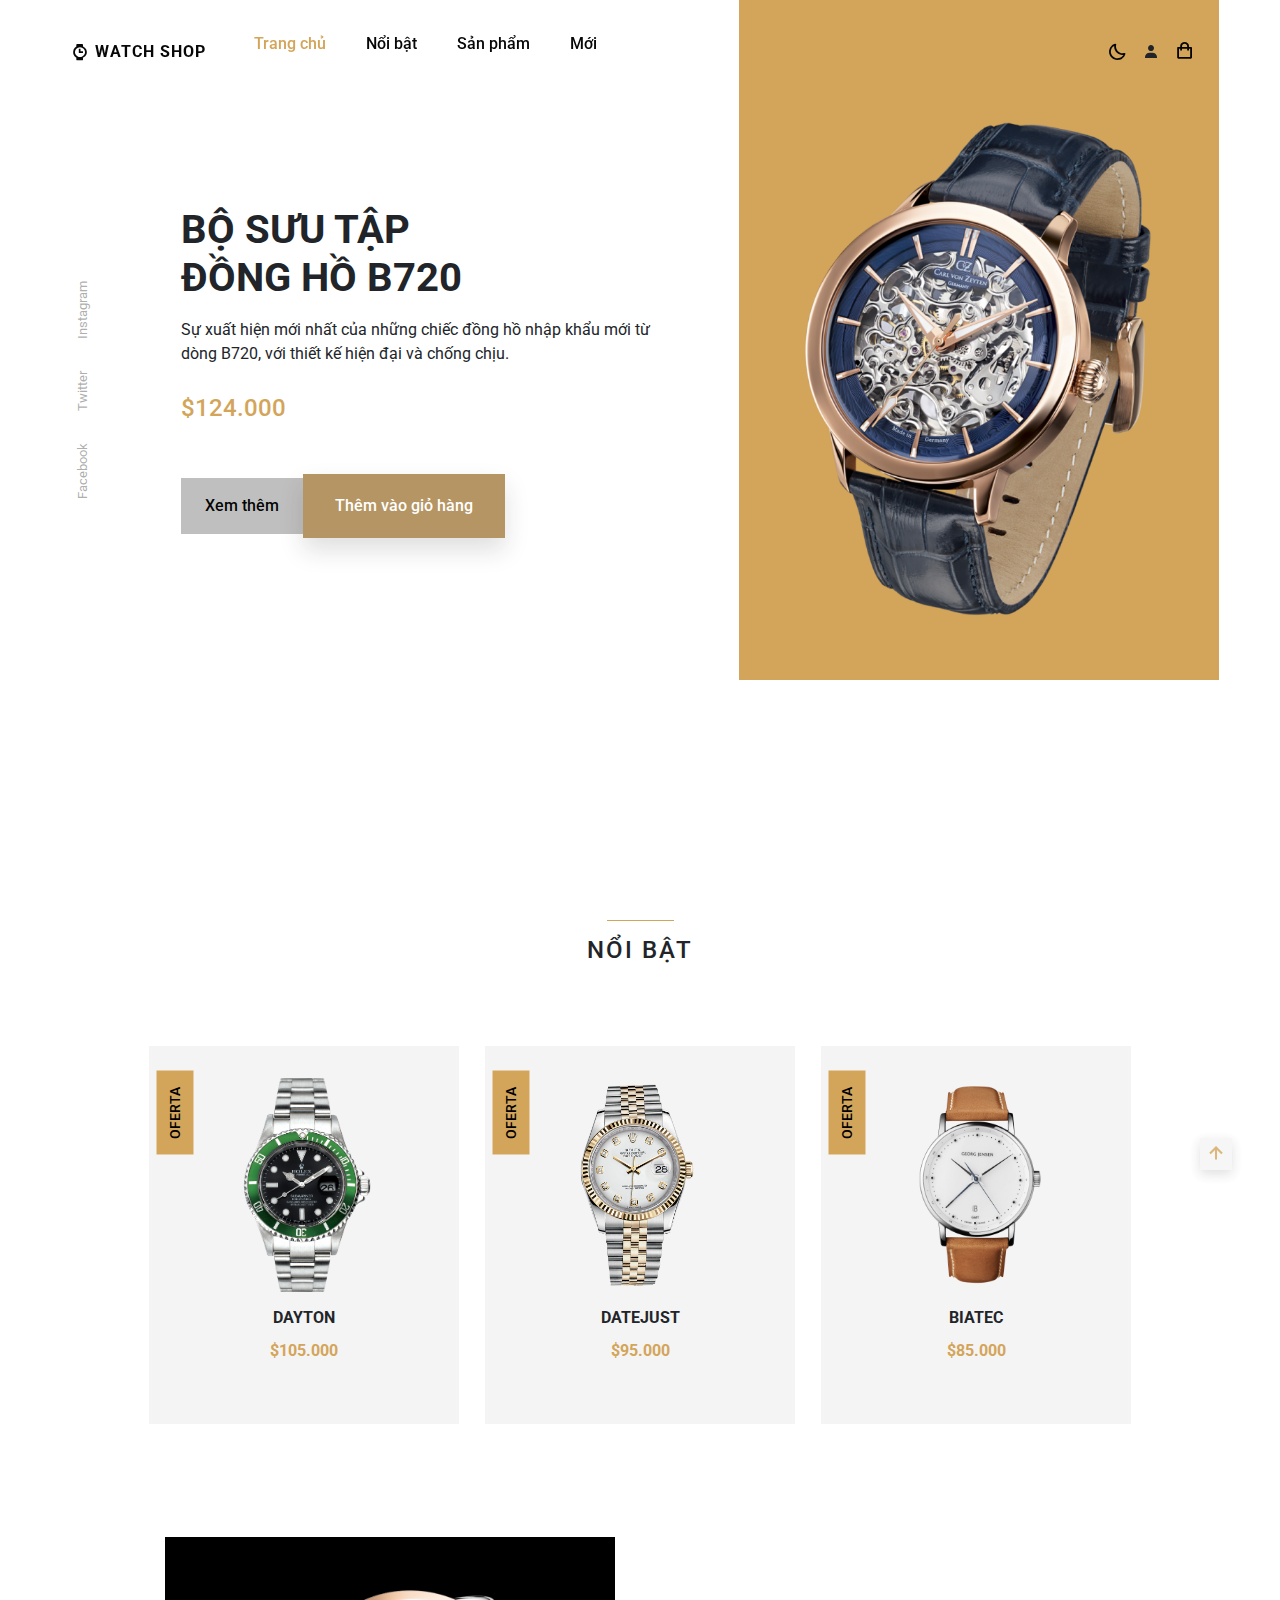
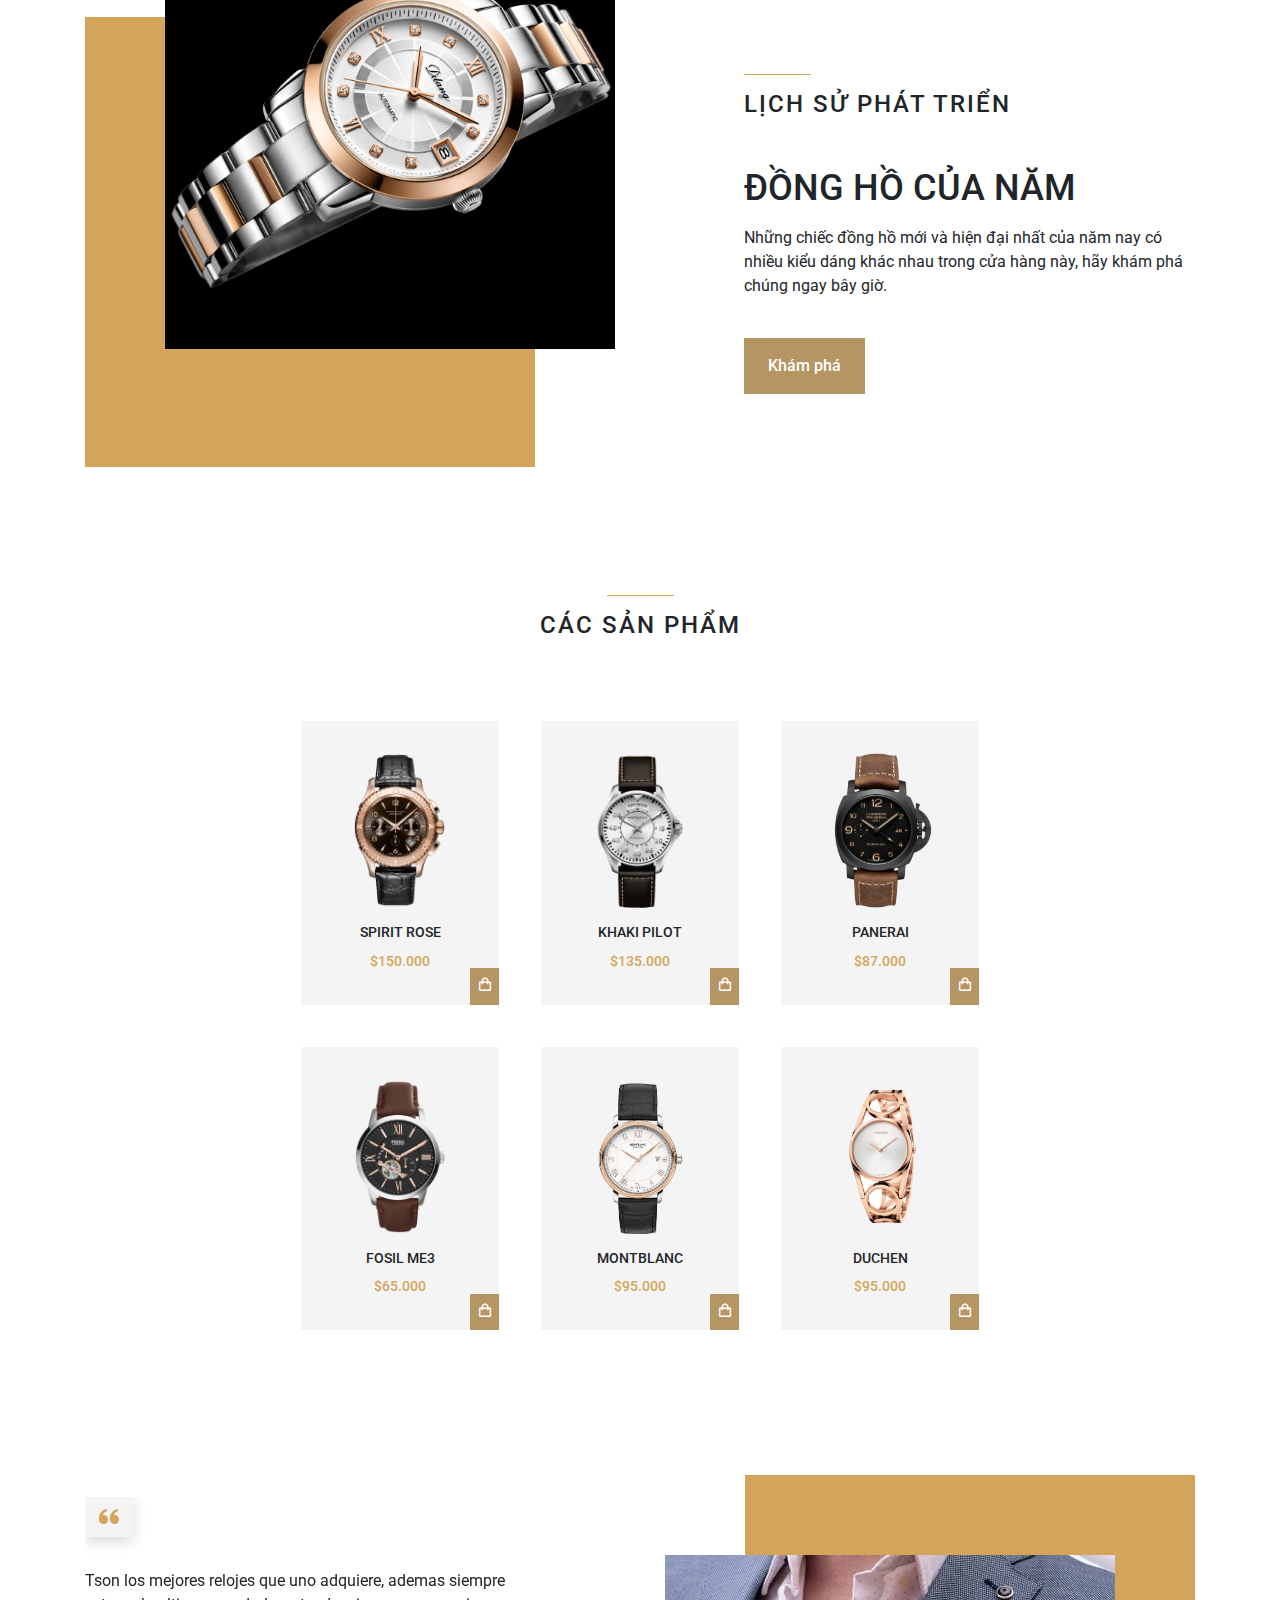
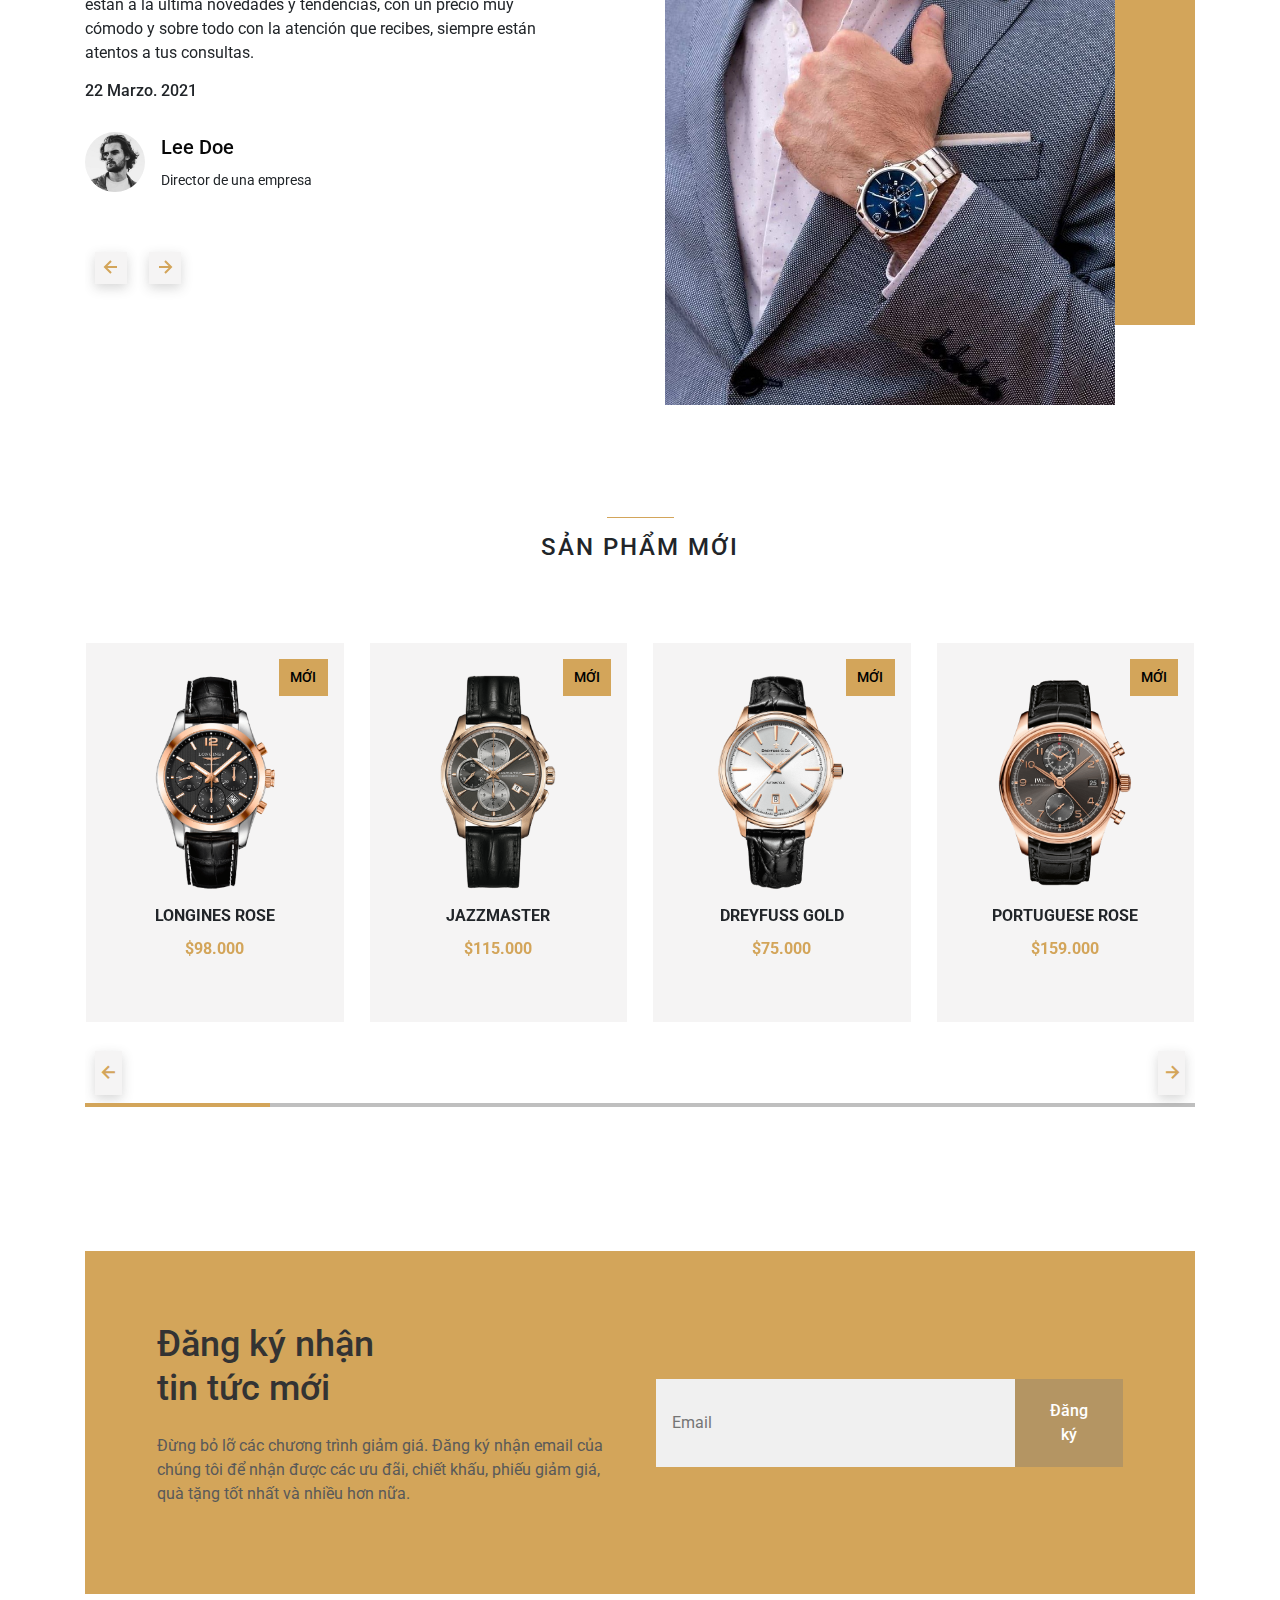
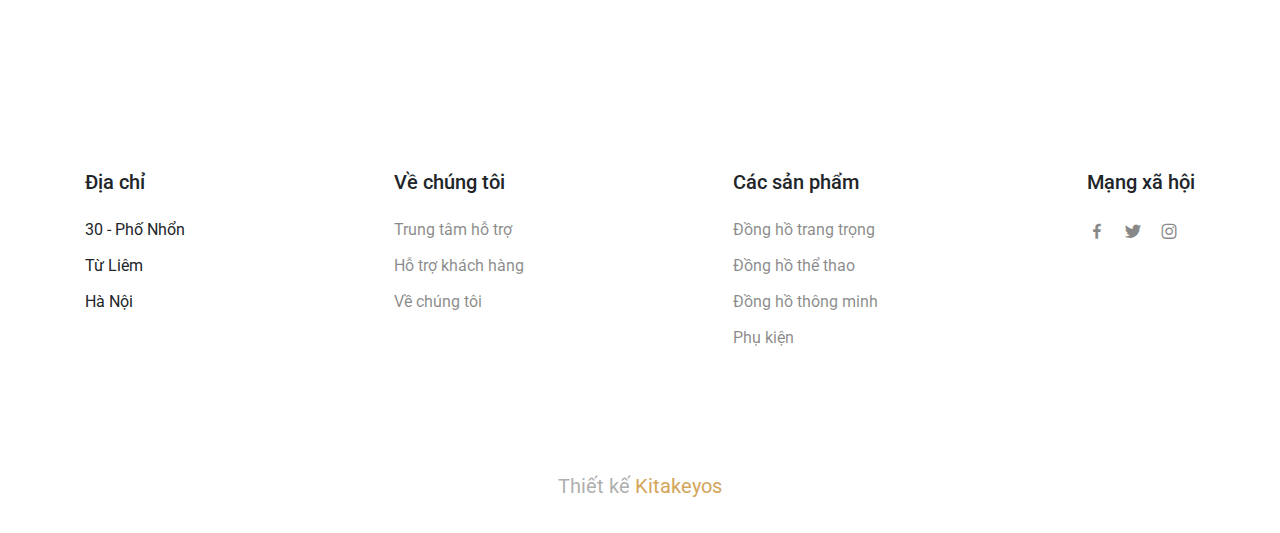
==== commit c1063db0: "card color adjustment" ====
--- a/index.html
+++ b/index.html
@@ -542,9 +542,59 @@
                 </form>
             </div>
         </section>
+
+        <a href="#" class="scrollup" id="scroll-up">
+            <i class='bx bx-up-arrow-alt scrollup__icon'></i>
+        </a>
+        <div class="modal fade" id="loginModal" tabindex="-1" role="dialog" aria-labelledby="exampleModalLabel"
+            aria-hidden="true">
+            <div class="modal-dialog modal-dialog-centered" role="document">
+                <div class="modal-content">
+                    <div class="modal-header border-bottom-0">
+                        <button type="button" class="close" data-dismiss="modal" aria-label="Close">
+                            <span aria-hidden="true">×</span>
+                        </button>
+                    </div>
+                    <div class="modal-body">
+                        <div class="form-title text-center">
+                            <h4>Đăng nhập</h4>
+                        </div>
+                        <div class="d-flex flex-column text-center">
+                            <form>
+                                <div class="form-group">
+                                    <input type="email" class="form-control" id="email1" placeholder="Email">
+                                </div>
+                                <div class="form-group">
+                                    <input type="password" class="form-control" id="password1" placeholder="Mật khẩu">
+                                </div>
+                                <button type="button" class="btn btn-info btn-block btn-round">Đăng nhập</button>
+                            </form>
+
+                            <div class="text-center text-muted delimiter">Hoặc sử dụng mạng xã hội</div>
+                            <div class="d-flex justify-content-center social-buttons">
+                                <button type="button" class="btn btn-secondary btn-round" data-toggle="tooltip"
+                                    data-placement="top" title="Twitter">
+                                    <i class="fab fa-twitter"></i>
+                                </button>
+                                <button type="button" class="btn btn-secondary btn-round" data-toggle="tooltip"
+                                    data-placement="top" title="Facebook">
+                                    <i class="fab fa-facebook"></i>
+                                </button>
+                                <button type="button" class="btn btn-secondary btn-round" data-toggle="tooltip"
+                                    data-placement="top" title="Linkedin">
+                                    <i class="fab fa-linkedin"></i>
+                                </button>
+                                </di>
+                            </div>
+                        </div>
+                    </div>
+                    <div class="modal-footer d-flex justify-content-center">
+                        <div class="signup-section">Bạn chưa đăng ký? <a href="#a" class="text-info"> Đăng ký</a>.</div>
+                    </div>
+                </div>
+            </div>
+        </div>
     </main>
-
-
 
     <footer class="footer section">
         <div class="footer__container container grid">
@@ -613,59 +663,6 @@
 
         <div class="footer__copy">Thiết kế <span>Kitakeyos</span></div>
     </footer>
-
-
-    <a href="#" class="scrollup" id="scroll-up">
-        <i class='bx bx-up-arrow-alt scrollup__icon'></i>
-    </a>
-    <div class="modal fade" id="loginModal" tabindex="-1" role="dialog" aria-labelledby="exampleModalLabel"
-        aria-hidden="true">
-        <div class="modal-dialog modal-dialog-centered" role="document">
-            <div class="modal-content">
-                <div class="modal-header border-bottom-0">
-                    <button type="button" class="close" data-dismiss="modal" aria-label="Close">
-                        <span aria-hidden="true">×</span>
-                    </button>
-                </div>
-                <div class="modal-body">
-                    <div class="form-title text-center">
-                        <h4>Đăng nhập</h4>
-                    </div>
-                    <div class="d-flex flex-column text-center">
-                        <form>
-                            <div class="form-group">
-                                <input type="email" class="form-control" id="email1" placeholder="Email">
-                            </div>
-                            <div class="form-group">
-                                <input type="password" class="form-control" id="password1" placeholder="Mật khẩu">
-                            </div>
-                            <button type="button" class="btn btn-info btn-block btn-round">Đăng nhập</button>
-                        </form>
-
-                        <div class="text-center text-muted delimiter">Hoặc sử dụng mạng xã hội</div>
-                        <div class="d-flex justify-content-center social-buttons">
-                            <button type="button" class="btn btn-secondary btn-round" data-toggle="tooltip"
-                                data-placement="top" title="Twitter">
-                                <i class="fab fa-twitter"></i>
-                            </button>
-                            <button type="button" class="btn btn-secondary btn-round" data-toggle="tooltip"
-                                data-placement="top" title="Facebook">
-                                <i class="fab fa-facebook"></i>
-                            </button>
-                            <button type="button" class="btn btn-secondary btn-round" data-toggle="tooltip"
-                                data-placement="top" title="Linkedin">
-                                <i class="fab fa-linkedin"></i>
-                            </button>
-                            </di>
-                        </div>
-                    </div>
-                </div>
-                <div class="modal-footer d-flex justify-content-center">
-                    <div class="signup-section">Bạn chưa đăng ký? <a href="#a" class="text-info"> Đăng ký</a>.</div>
-                </div>
-            </div>
-        </div>
-    </div>
     <script src="/public/js/swiper-bundle.min.js"></script>
     <script src="/public/js/main.js"></script>
 </body>
--- a/public/css/styles.css
+++ b/public/css/styles.css
@@ -11,7 +11,7 @@
   --text-color: rgba(17, 17, 17, 0.5);
   --text-color-light: rgba(114, 114, 114, 0.589);
   --body-color: rgba(229, 226, 226, 0.829);
-  --container-color: #fff;
+  --container-color: rgb(245, 244, 244);
   --border-color: rgb(255, 255, 255);
 
   --body-font: 'Roboto', sans-serif;
